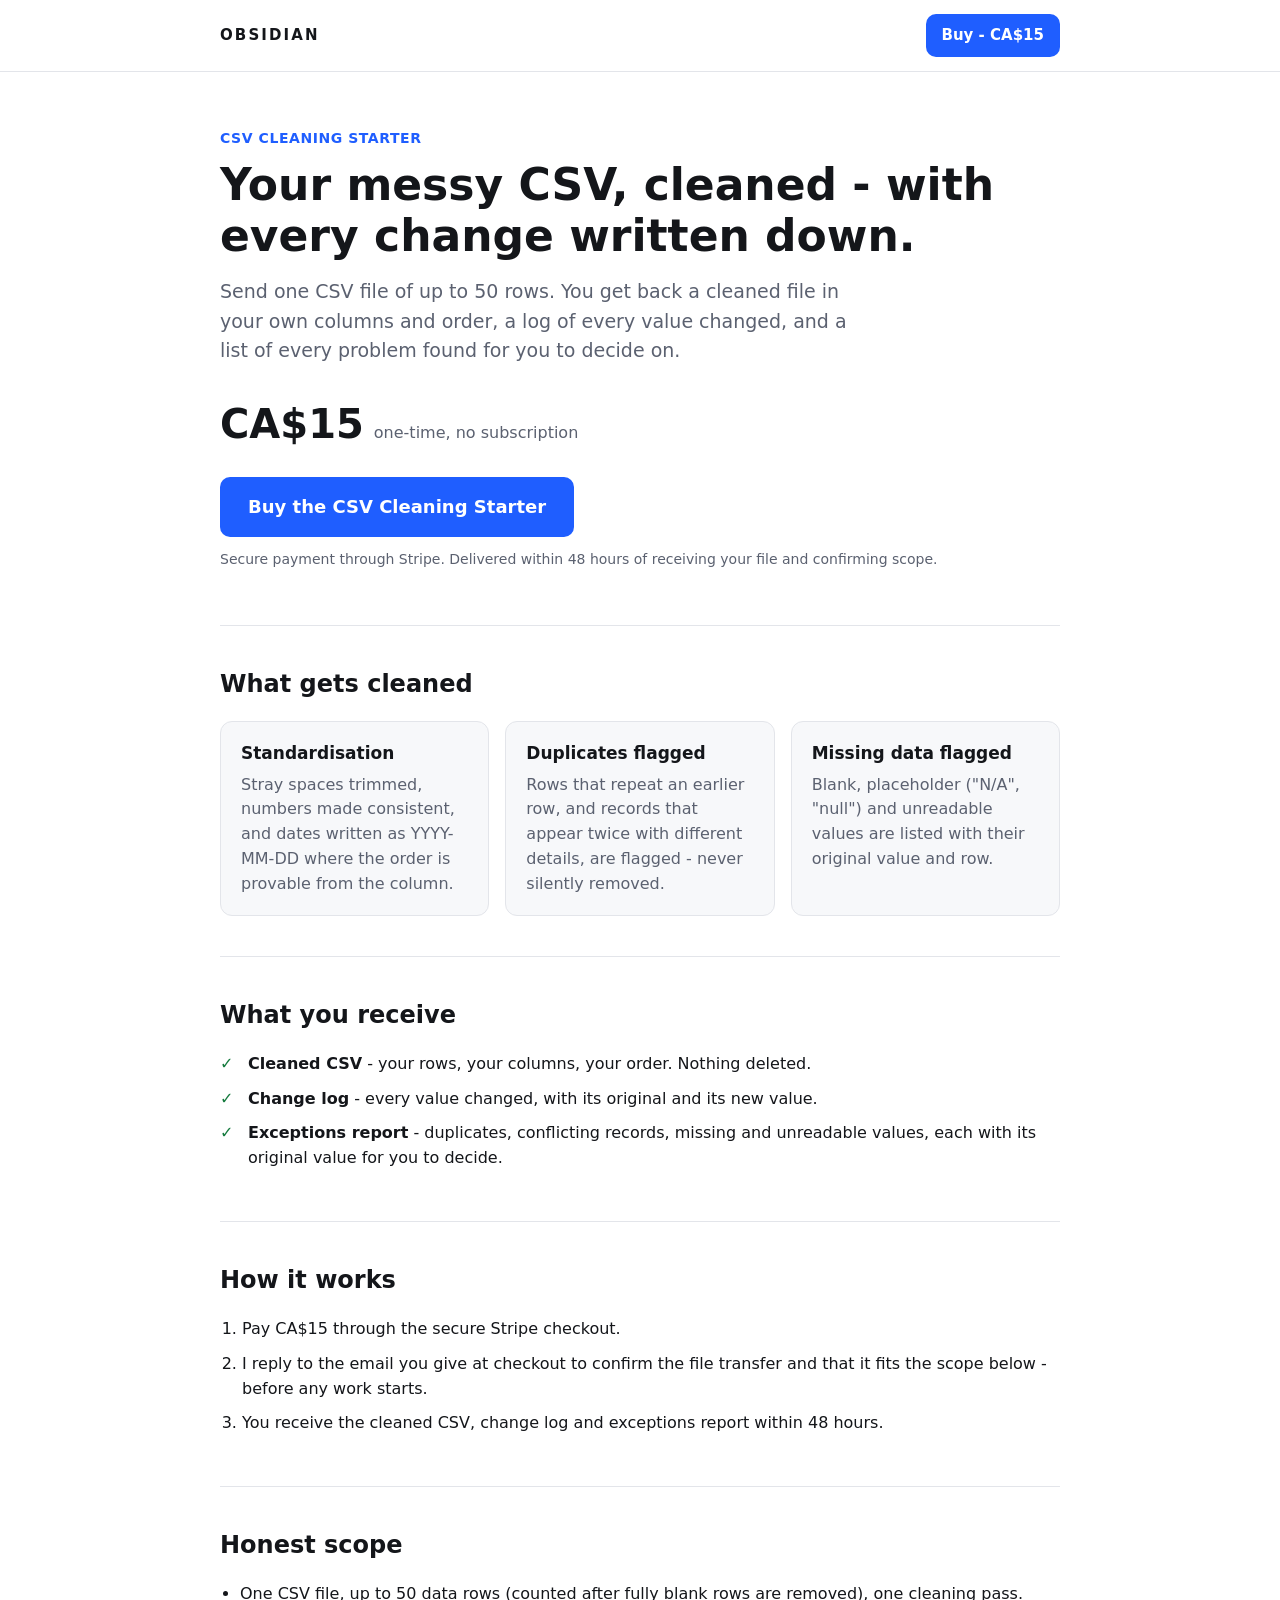
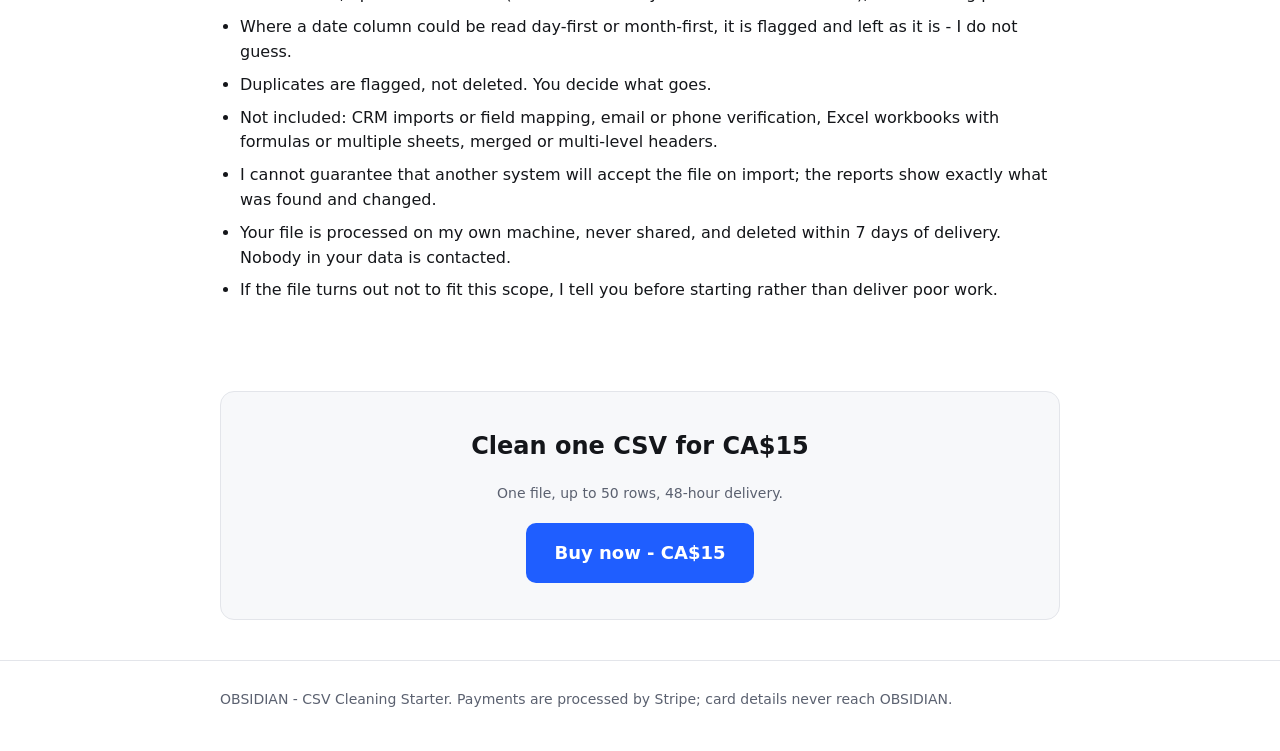
==== index.html @ a966bbab "Publish CSV Cleaning Starter landing page" ====
<!doctype html>
<html lang="en-CA">
<head>
<meta charset="utf-8">
<meta name="viewport" content="width=device-width, initial-scale=1">
<title>CSV Cleaning Starter - CA$15 | OBSIDIAN</title>
<meta name="description" content="One CSV file, up to 50 rows, cleaned and standardised with a change log and an exceptions report. CA$15 one-time. Nothing deleted, every change written down.">
<style>
  :root { --ink:#14161a; --muted:#5b6170; --line:#e3e5ea; --bg:#f7f8fa; --accent:#1f5eff; --accent-dark:#1647c4; --ok:#147a3d; }
  * { box-sizing: border-box; }
  body { margin:0; font-family: system-ui, -apple-system, "Segoe UI", Roboto, Arial, sans-serif; color:var(--ink); background:#fff; line-height:1.55; overflow-wrap:anywhere; }
  .wrap { max-width: 880px; margin: 0 auto; padding: 0 20px; }
  header { border-bottom:1px solid var(--line); }
  header .wrap { display:flex; justify-content:space-between; align-items:center; padding-top:14px; padding-bottom:14px; }
  .brand { font-weight:800; letter-spacing:.14em; font-size:15px; }
  .hero { padding: 56px 0 40px; }
  .eyebrow { color:var(--accent); font-weight:700; font-size:14px; letter-spacing:.04em; text-transform:uppercase; margin:0 0 10px; }
  h1 { font-size: clamp(30px, 6vw, 44px); line-height:1.15; margin:0 0 16px; }
  .lead { font-size: 19px; color:var(--muted); margin:0 0 28px; max-width: 640px; }
  .price { display:flex; align-items:baseline; gap:10px; margin: 0 0 22px; }
  .price strong { font-size: 40px; }
  .price span { color:var(--muted); }
  .btn { display:inline-block; background:var(--accent); color:#fff; text-decoration:none; font-weight:700; font-size:18px; padding:16px 28px; border-radius:10px; min-height:48px; }
  .btn:hover, .btn:focus { background:var(--accent-dark); }
  .btn:focus-visible { outline:3px solid #9db8ff; outline-offset:2px; }
  .small { font-size:14px; color:var(--muted); margin-top:12px; }
  section { padding: 40px 0; border-top:1px solid var(--line); }
  h2 { font-size: 24px; margin: 0 0 18px; }
  .grid { display:grid; grid-template-columns: repeat(auto-fit, minmax(min(240px, 100%), 1fr)); gap:16px; }
  .card { background:var(--bg); border:1px solid var(--line); border-radius:12px; padding:18px 20px; }
  .card h3 { margin:0 0 6px; font-size:17px; }
  .card p { margin:0; color:var(--muted); }
  ul.check { list-style:none; padding:0; margin:0; }
  ul.check li { padding-left:28px; position:relative; margin-bottom:10px; }
  ul.check li::before { content:"\2713"; position:absolute; left:0; color:var(--ok); font-weight:800; }
  ul.plain { padding-left:20px; margin:0; }
  ul.plain li { margin-bottom:8px; }
  ol.steps { padding-left:22px; margin:0; }
  ol.steps li { margin-bottom:10px; }
  .cta { text-align:center; background:var(--bg); border-radius:14px; padding:36px 20px; margin: 40px 0; border:1px solid var(--line); }
  footer { color:var(--muted); font-size:14px; padding: 28px 0 40px; border-top:1px solid var(--line); }
  @media (max-width: 520px) { .btn { display:block; text-align:center; } .hero { padding-top:36px; } }
</style>
</head>
<body>
<header>
  <div class="wrap">
    <div class="brand">OBSIDIAN</div>
    <a class="btn" style="font-size:15px;padding:10px 16px;min-height:0" href="https://buy.stripe.com/3cI5kw4Sr1Eq6Wj3QZ04800">Buy - CA$15</a>
  </div>
</header>

<main class="wrap">
  <div class="hero">
    <p class="eyebrow">CSV Cleaning Starter</p>
    <h1>Your messy CSV, cleaned - with every change written down.</h1>
    <p class="lead">Send one CSV file of up to 50 rows. You get back a cleaned file in your own columns and order, a log of every value changed, and a list of every problem found for you to decide on.</p>
    <div class="price"><strong>CA$15</strong><span>one-time, no subscription</span></div>
    <a class="btn" href="https://buy.stripe.com/3cI5kw4Sr1Eq6Wj3QZ04800">Buy the CSV Cleaning Starter</a>
    <p class="small">Secure payment through Stripe. Delivered within 48 hours of receiving your file and confirming scope.</p>
  </div>

  <section>
    <h2>What gets cleaned</h2>
    <div class="grid">
      <div class="card"><h3>Standardisation</h3><p>Stray spaces trimmed, numbers made consistent, and dates written as YYYY-MM-DD where the order is provable from the column.</p></div>
      <div class="card"><h3>Duplicates flagged</h3><p>Rows that repeat an earlier row, and records that appear twice with different details, are flagged - never silently removed.</p></div>
      <div class="card"><h3>Missing data flagged</h3><p>Blank, placeholder ("N/A", "null") and unreadable values are listed with their original value and row.</p></div>
    </div>
  </section>

  <section>
    <h2>What you receive</h2>
    <ul class="check">
      <li><strong>Cleaned CSV</strong> - your rows, your columns, your order. Nothing deleted.</li>
      <li><strong>Change log</strong> - every value changed, with its original and its new value.</li>
      <li><strong>Exceptions report</strong> - duplicates, conflicting records, missing and unreadable values, each with its original value for you to decide.</li>
    </ul>
  </section>

  <section>
    <h2>How it works</h2>
    <ol class="steps">
      <li>Pay CA$15 through the secure Stripe checkout.</li>
      <li>I reply to the email you give at checkout to confirm the file transfer and that it fits the scope below - before any work starts.</li>
      <li>You receive the cleaned CSV, change log and exceptions report within 48 hours.</li>
    </ol>
  </section>

  <section>
    <h2>Honest scope</h2>
    <ul class="plain">
      <li>One CSV file, up to 50 data rows (counted after fully blank rows are removed), one cleaning pass.</li>
      <li>Where a date column could be read day-first or month-first, it is flagged and left as it is - I do not guess.</li>
      <li>Duplicates are flagged, not deleted. You decide what goes.</li>
      <li>Not included: CRM imports or field mapping, email or phone verification, Excel workbooks with formulas or multiple sheets, merged or multi-level headers.</li>
      <li>I cannot guarantee that another system will accept the file on import; the reports show exactly what was found and changed.</li>
      <li>Your file is processed on my own machine, never shared, and deleted within 7 days of delivery. Nobody in your data is contacted.</li>
      <li>If the file turns out not to fit this scope, I tell you before starting rather than deliver poor work.</li>
    </ul>
  </section>

  <div class="cta">
    <h2>Clean one CSV for CA$15</h2>
    <p class="small" style="margin:0 0 18px">One file, up to 50 rows, 48-hour delivery.</p>
    <a class="btn" href="https://buy.stripe.com/3cI5kw4Sr1Eq6Wj3QZ04800">Buy now - CA$15</a>
  </div>
</main>

<footer>
  <div class="wrap">OBSIDIAN - CSV Cleaning Starter. Payments are processed by Stripe; card details never reach OBSIDIAN.</div>
</footer>
</body>
</html>
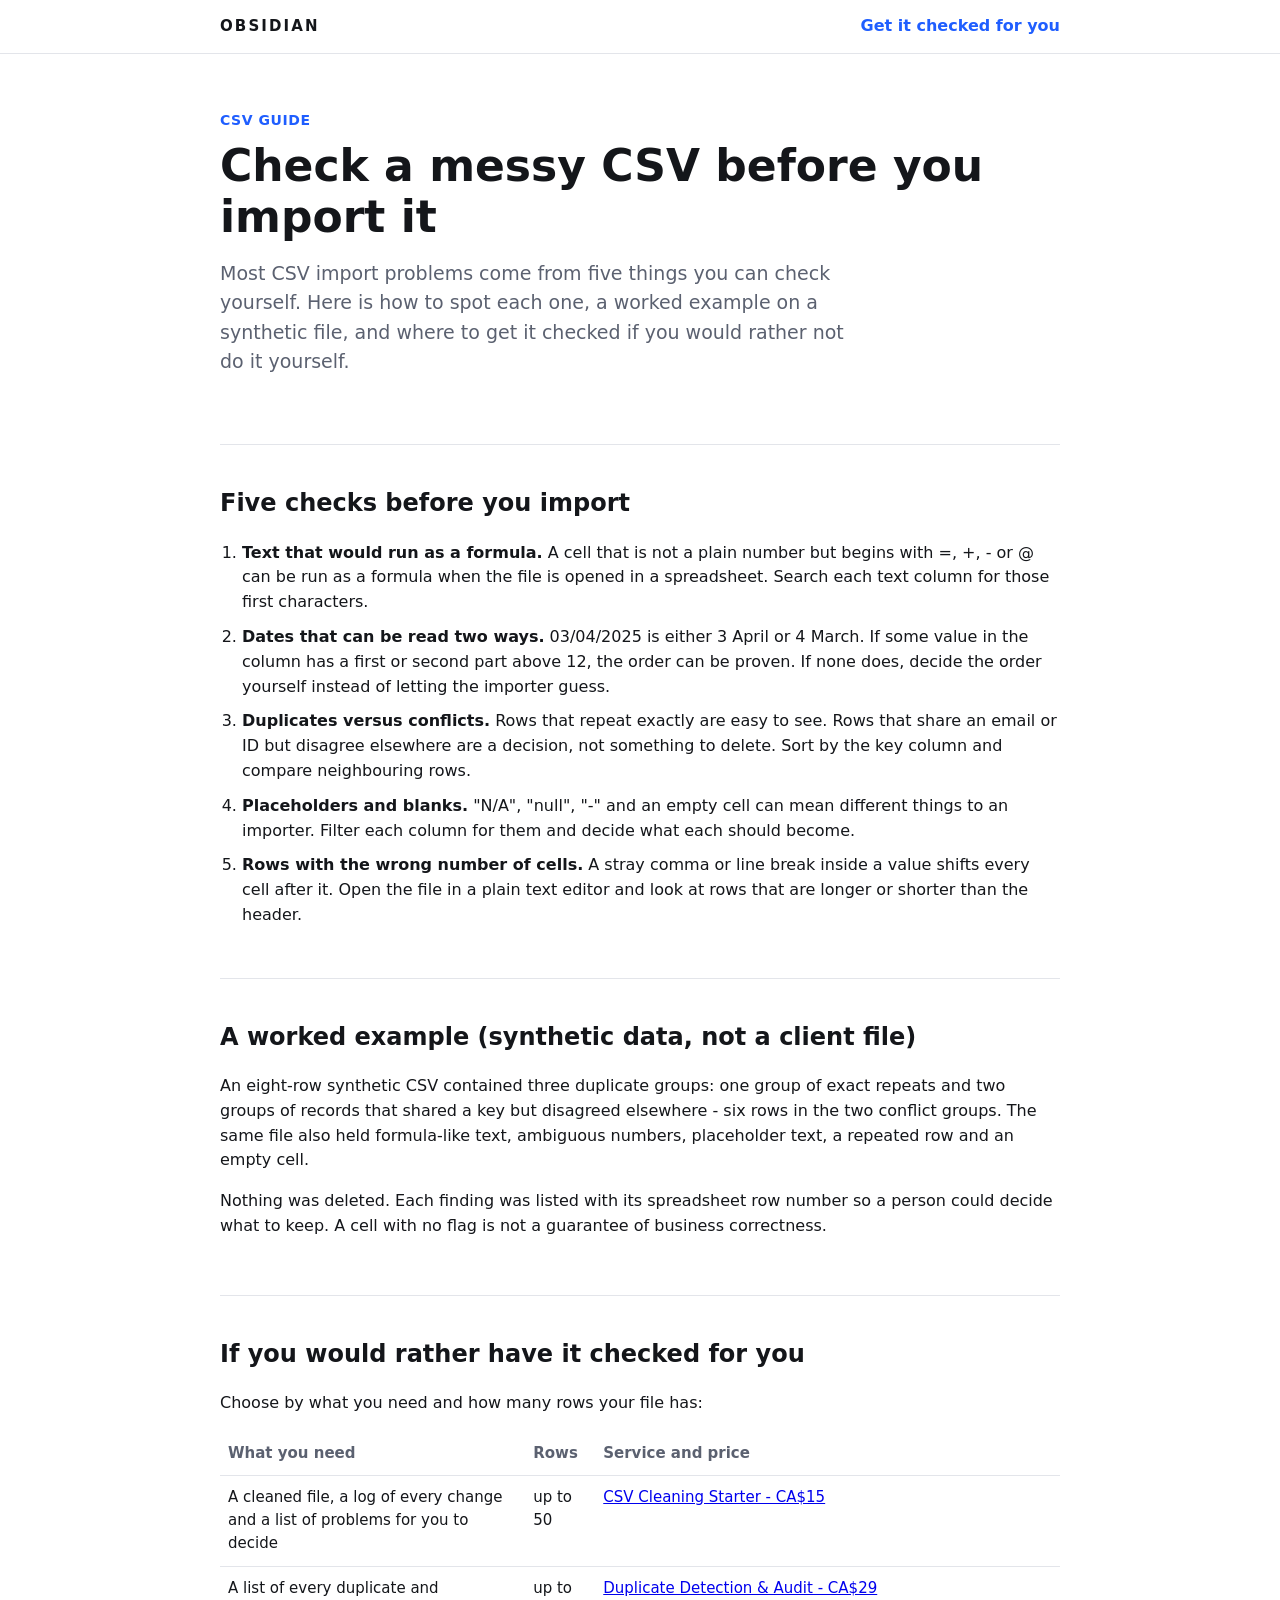
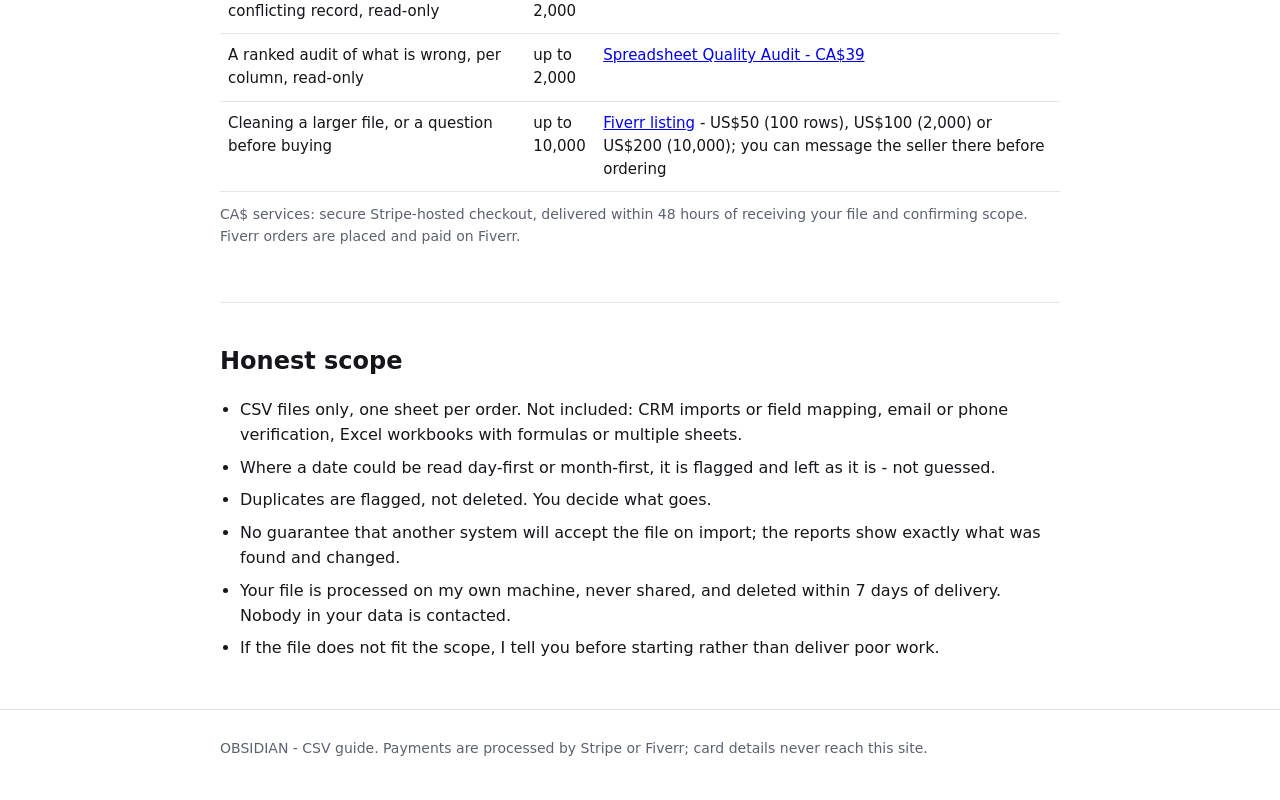
==== commit 8c7e8f1e: "Replace buy page with informational CSV guide" ====
--- a/index.html
+++ b/index.html
@@ -3,8 +3,8 @@
 <head>
 <meta charset="utf-8">
 <meta name="viewport" content="width=device-width, initial-scale=1">
-<title>CSV Cleaning Starter - CA$15 | OBSIDIAN</title>
-<meta name="description" content="One CSV file, up to 50 rows, cleaned and standardised with a change log and an exceptions report. CA$15 one-time. Nothing deleted, every change written down.">
+<title>Check a messy CSV before you import it - five checks and a worked example</title>
+<meta name="description" content="Five checks that catch most CSV import problems: formula-like cells, ambiguous dates, duplicates versus conflicting records, placeholders and broken rows. With a worked example on synthetic data.">
 <style>
   :root { --ink:#14161a; --muted:#5b6170; --line:#e3e5ea; --bg:#f7f8fa; --accent:#1f5eff; --accent-dark:#1647c4; --ok:#147a3d; }
   * { box-sizing: border-box; }
@@ -40,75 +40,71 @@
   .cta { text-align:center; background:var(--bg); border-radius:14px; padding:36px 20px; margin: 40px 0; border:1px solid var(--line); }
   footer { color:var(--muted); font-size:14px; padding: 28px 0 40px; border-top:1px solid var(--line); }
   @media (max-width: 520px) { .btn { display:block; text-align:center; } .hero { padding-top:36px; } }
+  table { width:100%; border-collapse:collapse; font-size:15px; }
+  th, td { text-align:left; padding:10px 8px; border-bottom:1px solid var(--line); vertical-align:top; }
+  th { color:var(--muted); font-weight:600; }
 </style>
 </head>
 <body>
 <header>
   <div class="wrap">
     <div class="brand">OBSIDIAN</div>
-    <a class="btn" style="font-size:15px;padding:10px 16px;min-height:0" href="https://buy.stripe.com/3cI5kw4Sr1Eq6Wj3QZ04800">Buy - CA$15</a>
+    <a href="#help" style="color:var(--accent);font-weight:700;text-decoration:none">Get it checked for you</a>
   </div>
 </header>
 
 <main class="wrap">
   <div class="hero">
-    <p class="eyebrow">CSV Cleaning Starter</p>
-    <h1>Your messy CSV, cleaned - with every change written down.</h1>
-    <p class="lead">Send one CSV file of up to 50 rows. You get back a cleaned file in your own columns and order, a log of every value changed, and a list of every problem found for you to decide on.</p>
-    <div class="price"><strong>CA$15</strong><span>one-time, no subscription</span></div>
-    <a class="btn" href="https://buy.stripe.com/3cI5kw4Sr1Eq6Wj3QZ04800">Buy the CSV Cleaning Starter</a>
-    <p class="small">Secure payment through Stripe. Delivered within 48 hours of receiving your file and confirming scope.</p>
+    <p class="eyebrow">CSV guide</p>
+    <h1>Check a messy CSV before you import it</h1>
+    <p class="lead">Most CSV import problems come from five things you can check yourself. Here is how to spot each one, a worked example on a synthetic file, and where to get it checked if you would rather not do it yourself.</p>
   </div>
 
   <section>
-    <h2>What gets cleaned</h2>
-    <div class="grid">
-      <div class="card"><h3>Standardisation</h3><p>Stray spaces trimmed, numbers made consistent, and dates written as YYYY-MM-DD where the order is provable from the column.</p></div>
-      <div class="card"><h3>Duplicates flagged</h3><p>Rows that repeat an earlier row, and records that appear twice with different details, are flagged - never silently removed.</p></div>
-      <div class="card"><h3>Missing data flagged</h3><p>Blank, placeholder ("N/A", "null") and unreadable values are listed with their original value and row.</p></div>
-    </div>
+    <h2>Five checks before you import</h2>
+    <ol class="steps">
+      <li><strong>Text that would run as a formula.</strong> A cell that is not a plain number but begins with =, +, - or @ can be run as a formula when the file is opened in a spreadsheet. Search each text column for those first characters.</li>
+      <li><strong>Dates that can be read two ways.</strong> 03/04/2025 is either 3 April or 4 March. If some value in the column has a first or second part above 12, the order can be proven. If none does, decide the order yourself instead of letting the importer guess.</li>
+      <li><strong>Duplicates versus conflicts.</strong> Rows that repeat exactly are easy to see. Rows that share an email or ID but disagree elsewhere are a decision, not something to delete. Sort by the key column and compare neighbouring rows.</li>
+      <li><strong>Placeholders and blanks.</strong> "N/A", "null", "-" and an empty cell can mean different things to an importer. Filter each column for them and decide what each should become.</li>
+      <li><strong>Rows with the wrong number of cells.</strong> A stray comma or line break inside a value shifts every cell after it. Open the file in a plain text editor and look at rows that are longer or shorter than the header.</li>
+    </ol>
   </section>
 
   <section>
-    <h2>What you receive</h2>
-    <ul class="check">
-      <li><strong>Cleaned CSV</strong> - your rows, your columns, your order. Nothing deleted.</li>
-      <li><strong>Change log</strong> - every value changed, with its original and its new value.</li>
-      <li><strong>Exceptions report</strong> - duplicates, conflicting records, missing and unreadable values, each with its original value for you to decide.</li>
-    </ul>
+    <h2>A worked example (synthetic data, not a client file)</h2>
+    <p>An eight-row synthetic CSV contained three duplicate groups: one group of exact repeats and two groups of records that shared a key but disagreed elsewhere - six rows in the two conflict groups. The same file also held formula-like text, ambiguous numbers, placeholder text, a repeated row and an empty cell.</p>
+    <p>Nothing was deleted. Each finding was listed with its spreadsheet row number so a person could decide what to keep. A cell with no flag is not a guarantee of business correctness.</p>
   </section>
 
-  <section>
-    <h2>How it works</h2>
-    <ol class="steps">
-      <li>Pay CA$15 through the secure Stripe checkout.</li>
-      <li>I reply to the email you give at checkout to confirm the file transfer and that it fits the scope below - before any work starts.</li>
-      <li>You receive the cleaned CSV, change log and exceptions report within 48 hours.</li>
-    </ol>
+  <section id="help">
+    <h2>If you would rather have it checked for you</h2>
+    <p>Choose by what you need and how many rows your file has:</p>
+    <table>
+      <tr><th>What you need</th><th>Rows</th><th>Service and price</th></tr>
+      <tr><td>A cleaned file, a log of every change and a list of problems for you to decide</td><td>up to 50</td><td><a href="https://buy.stripe.com/3cI5kw4Sr1Eq6Wj3QZ04800?client_reference_id=guide-page">CSV Cleaning Starter - CA$15</a></td></tr>
+      <tr><td>A list of every duplicate and conflicting record, read-only</td><td>up to 2,000</td><td><a href="https://buy.stripe.com/14A5kw1Gf1Eq1BZcnv04801?client_reference_id=guide-page">Duplicate Detection &amp; Audit - CA$29</a></td></tr>
+      <tr><td>A ranked audit of what is wrong, per column, read-only</td><td>up to 2,000</td><td><a href="https://buy.stripe.com/3cIcMY70zaaW6Wjcnv04802?client_reference_id=guide-page">Spreadsheet Quality Audit - CA$39</a></td></tr>
+      <tr><td>Cleaning a larger file, or a question before buying</td><td>up to 10,000</td><td><a href="https://www.fiverr.com/dustinrebellato/clean-standardise-and-flag-your-spreadsheet-with-a-verified-report">Fiverr listing</a> - US$50 (100 rows), US$100 (2,000) or US$200 (10,000); you can message the seller there before ordering</td></tr>
+    </table>
+    <p class="small">CA$ services: secure Stripe-hosted checkout, delivered within 48 hours of receiving your file and confirming scope. Fiverr orders are placed and paid on Fiverr.</p>
   </section>
 
   <section>
     <h2>Honest scope</h2>
     <ul class="plain">
-      <li>One CSV file, up to 50 data rows (counted after fully blank rows are removed), one cleaning pass.</li>
-      <li>Where a date column could be read day-first or month-first, it is flagged and left as it is - I do not guess.</li>
+      <li>CSV files only, one sheet per order. Not included: CRM imports or field mapping, email or phone verification, Excel workbooks with formulas or multiple sheets.</li>
+      <li>Where a date could be read day-first or month-first, it is flagged and left as it is - not guessed.</li>
       <li>Duplicates are flagged, not deleted. You decide what goes.</li>
-      <li>Not included: CRM imports or field mapping, email or phone verification, Excel workbooks with formulas or multiple sheets, merged or multi-level headers.</li>
-      <li>I cannot guarantee that another system will accept the file on import; the reports show exactly what was found and changed.</li>
+      <li>No guarantee that another system will accept the file on import; the reports show exactly what was found and changed.</li>
       <li>Your file is processed on my own machine, never shared, and deleted within 7 days of delivery. Nobody in your data is contacted.</li>
-      <li>If the file turns out not to fit this scope, I tell you before starting rather than deliver poor work.</li>
+      <li>If the file does not fit the scope, I tell you before starting rather than deliver poor work.</li>
     </ul>
   </section>
-
-  <div class="cta">
-    <h2>Clean one CSV for CA$15</h2>
-    <p class="small" style="margin:0 0 18px">One file, up to 50 rows, 48-hour delivery.</p>
-    <a class="btn" href="https://buy.stripe.com/3cI5kw4Sr1Eq6Wj3QZ04800">Buy now - CA$15</a>
-  </div>
 </main>
 
 <footer>
-  <div class="wrap">OBSIDIAN - CSV Cleaning Starter. Payments are processed by Stripe; card details never reach OBSIDIAN.</div>
+  <div class="wrap">OBSIDIAN - CSV guide. Payments are processed by Stripe or Fiverr; card details never reach this site.</div>
 </footer>
 </body>
 </html>
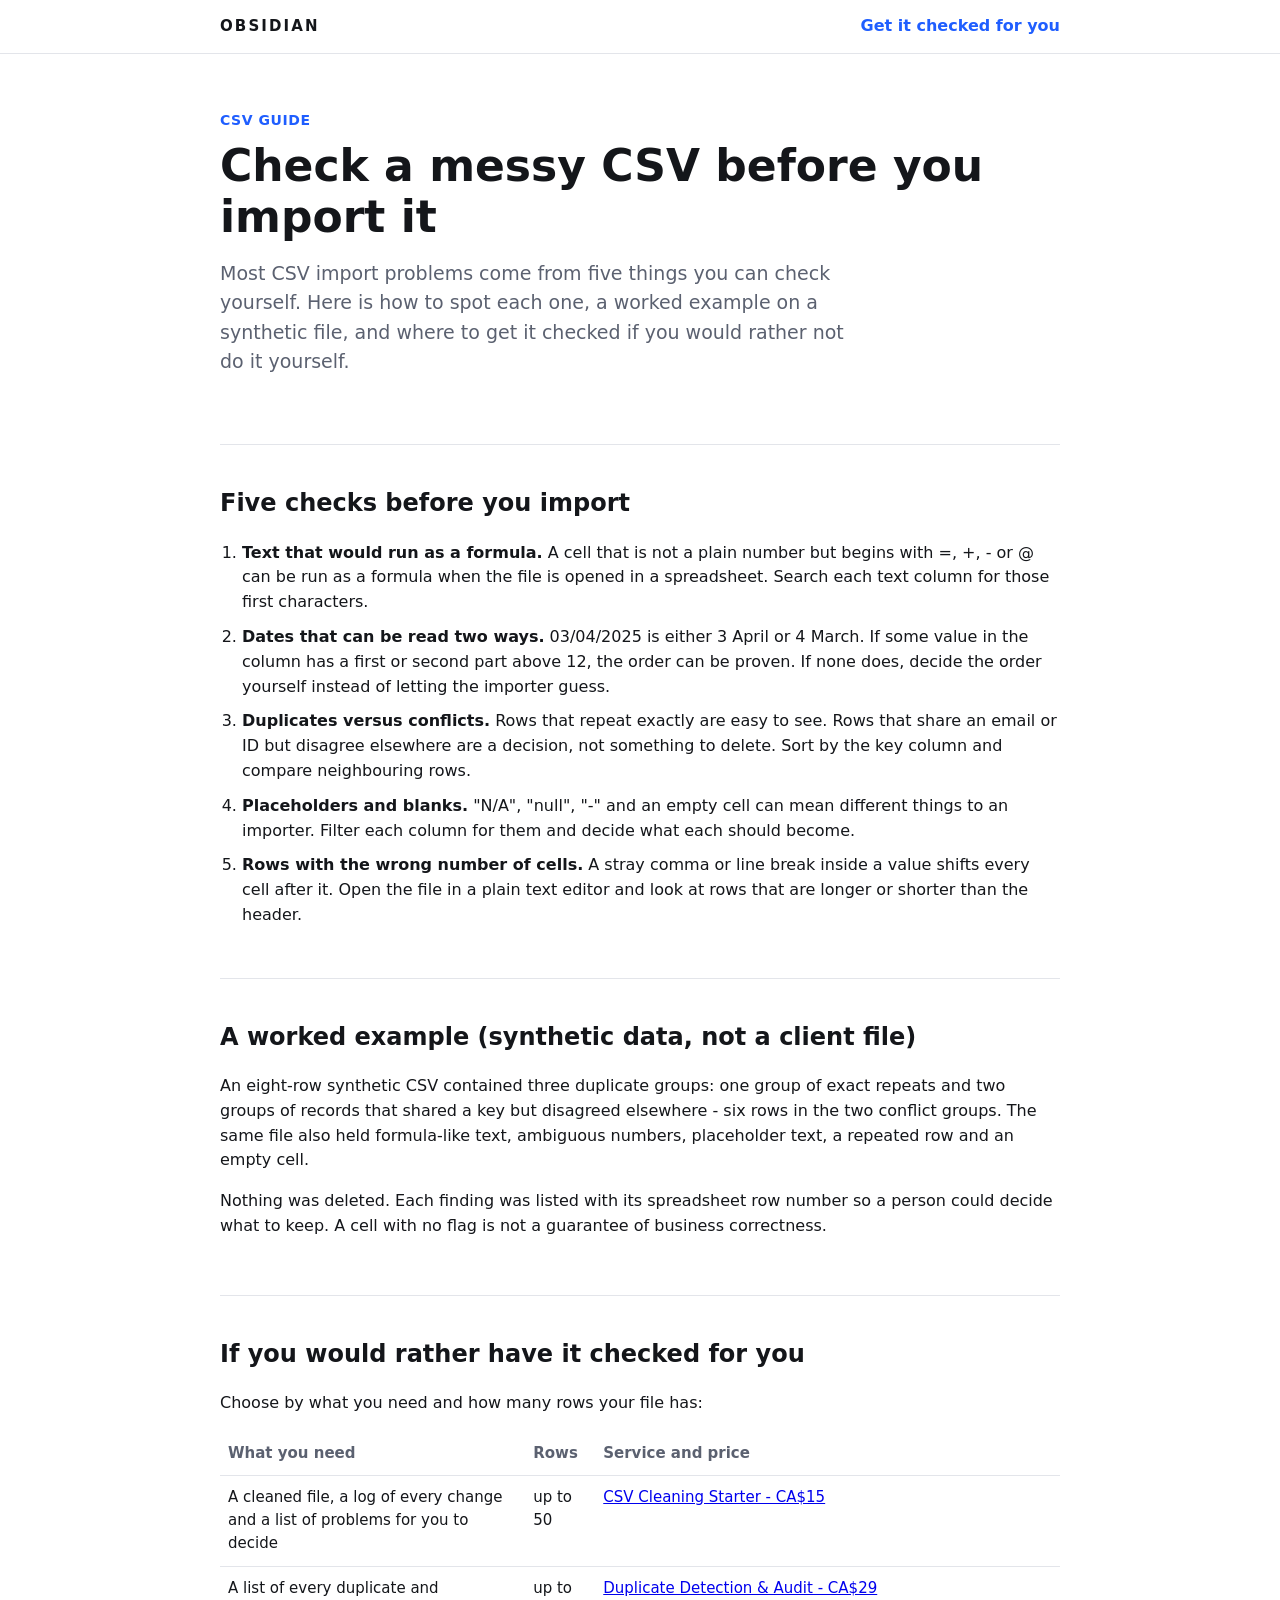
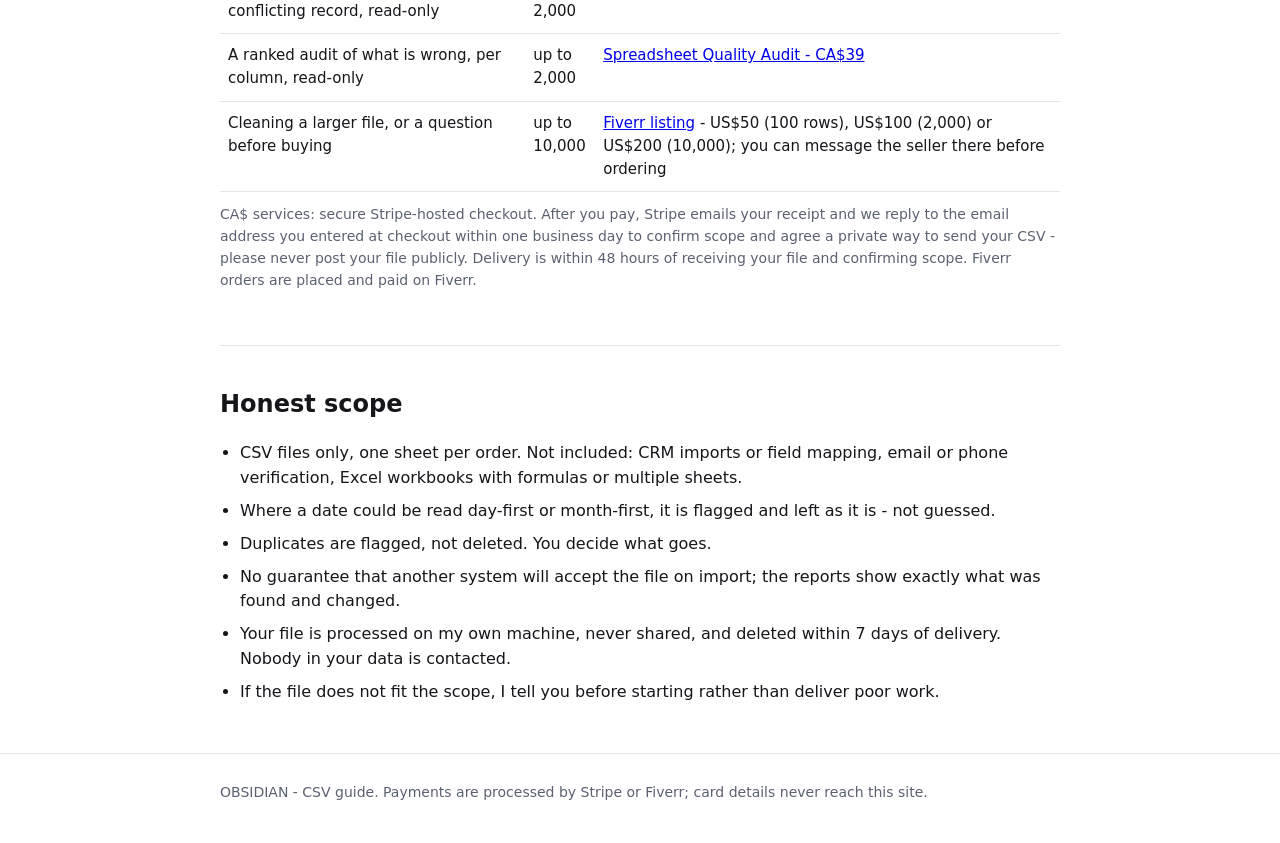
==== commit a66f4dd9: "Add after-payment intake step to guide page" ====
--- a/index.html
+++ b/index.html
@@ -87,7 +87,7 @@
       <tr><td>A ranked audit of what is wrong, per column, read-only</td><td>up to 2,000</td><td><a href="https://buy.stripe.com/3cIcMY70zaaW6Wjcnv04802?client_reference_id=guide-page">Spreadsheet Quality Audit - CA$39</a></td></tr>
       <tr><td>Cleaning a larger file, or a question before buying</td><td>up to 10,000</td><td><a href="https://www.fiverr.com/dustinrebellato/clean-standardise-and-flag-your-spreadsheet-with-a-verified-report">Fiverr listing</a> - US$50 (100 rows), US$100 (2,000) or US$200 (10,000); you can message the seller there before ordering</td></tr>
     </table>
-    <p class="small">CA$ services: secure Stripe-hosted checkout, delivered within 48 hours of receiving your file and confirming scope. Fiverr orders are placed and paid on Fiverr.</p>
+    <p class="small">CA$ services: secure Stripe-hosted checkout. After you pay, Stripe emails your receipt and we reply to the email address you entered at checkout within one business day to confirm scope and agree a private way to send your CSV - please never post your file publicly. Delivery is within 48 hours of receiving your file and confirming scope. Fiverr orders are placed and paid on Fiverr.</p>
   </section>
 
   <section>
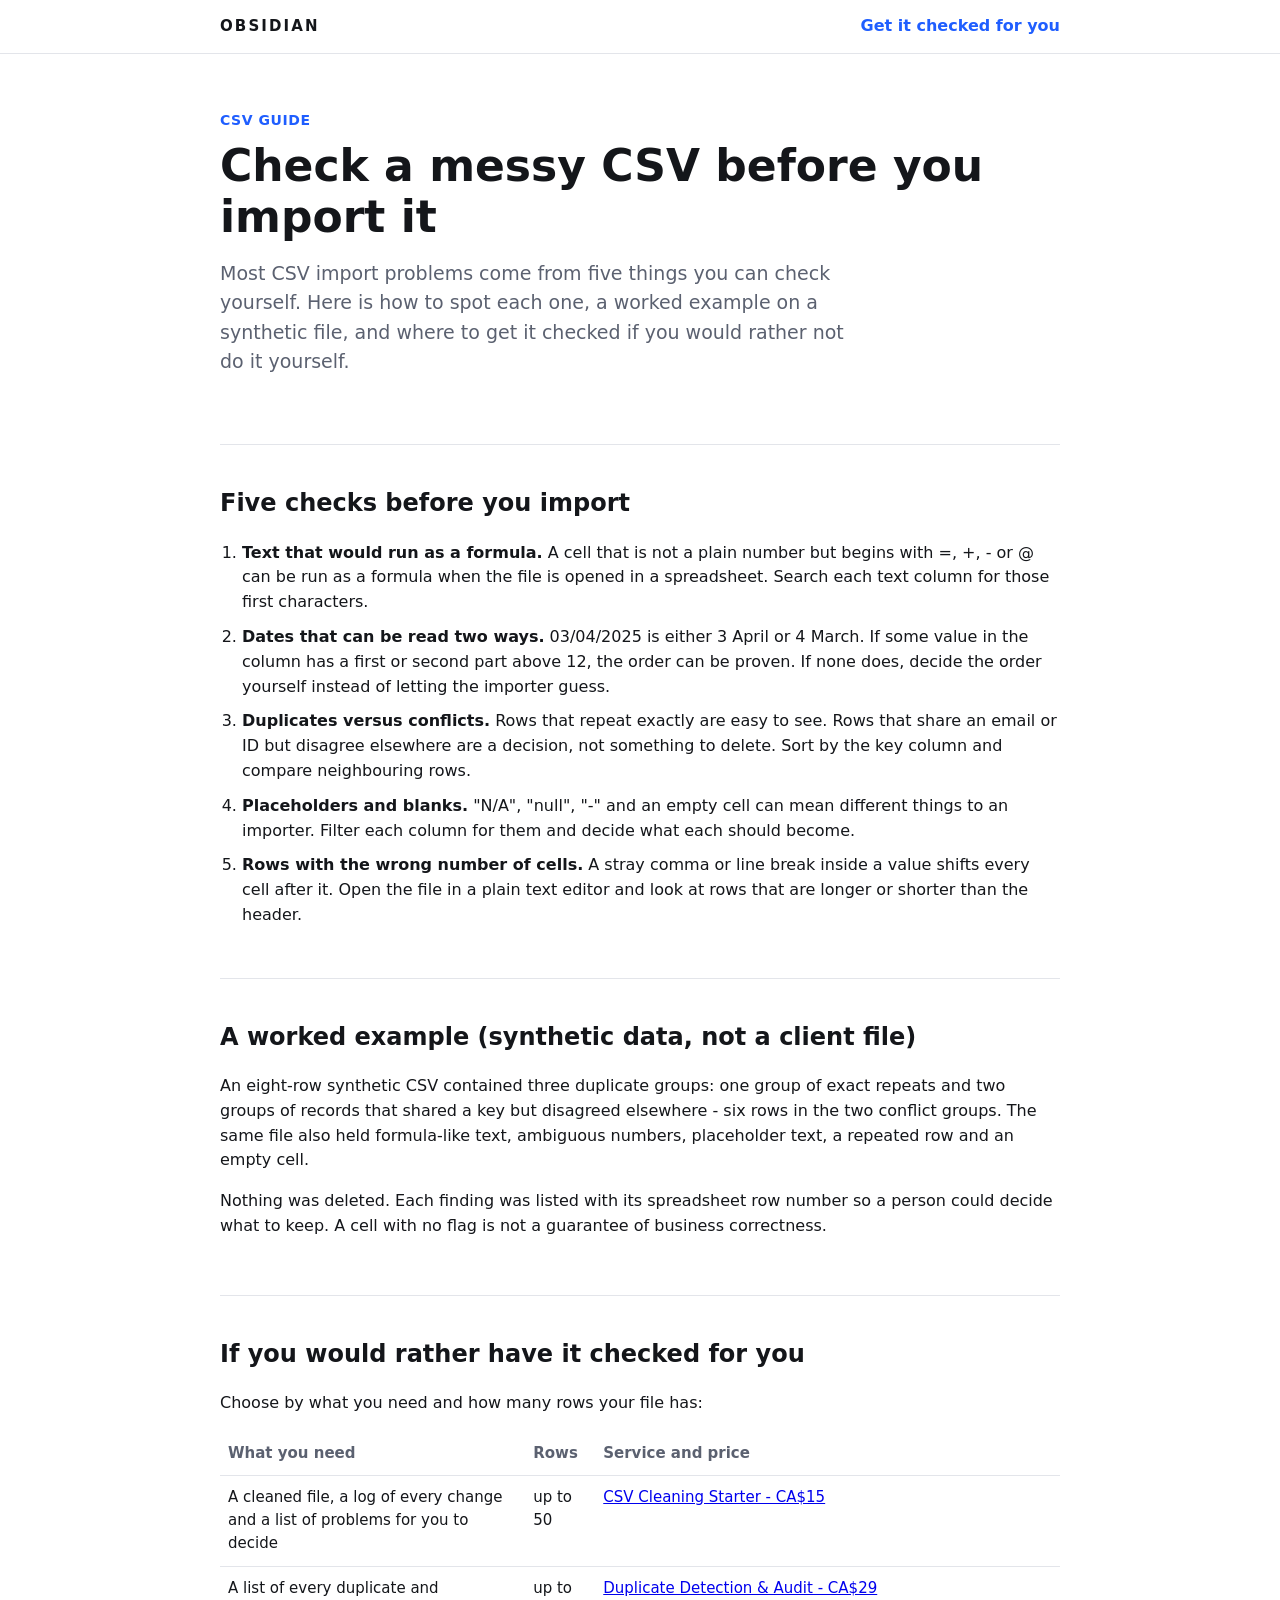
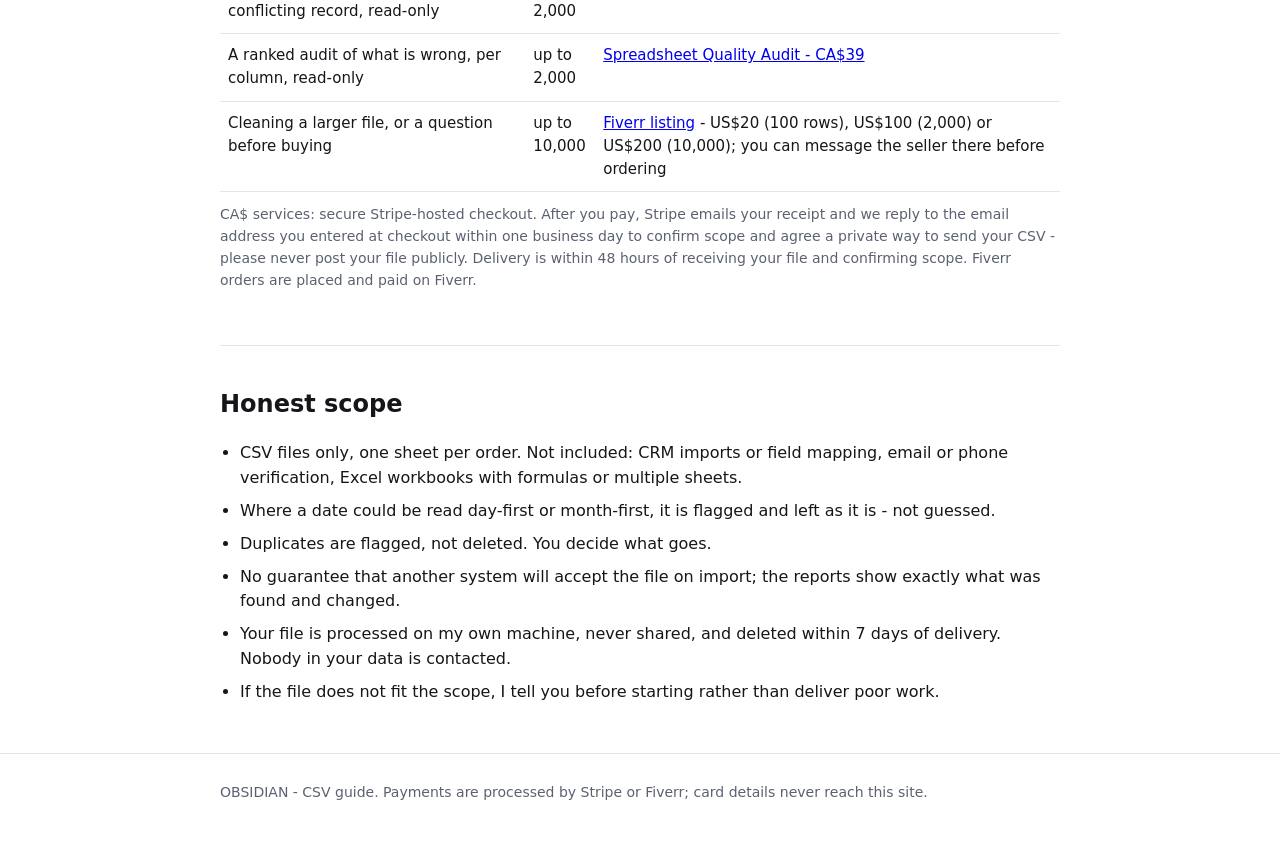
==== commit d392d9eb: "Correct Fiverr Basic price to US$20" ====
--- a/index.html
+++ b/index.html
@@ -85,7 +85,7 @@
       <tr><td>A cleaned file, a log of every change and a list of problems for you to decide</td><td>up to 50</td><td><a href="https://buy.stripe.com/3cI5kw4Sr1Eq6Wj3QZ04800?client_reference_id=guide-page">CSV Cleaning Starter - CA$15</a></td></tr>
       <tr><td>A list of every duplicate and conflicting record, read-only</td><td>up to 2,000</td><td><a href="https://buy.stripe.com/14A5kw1Gf1Eq1BZcnv04801?client_reference_id=guide-page">Duplicate Detection &amp; Audit - CA$29</a></td></tr>
       <tr><td>A ranked audit of what is wrong, per column, read-only</td><td>up to 2,000</td><td><a href="https://buy.stripe.com/3cIcMY70zaaW6Wjcnv04802?client_reference_id=guide-page">Spreadsheet Quality Audit - CA$39</a></td></tr>
-      <tr><td>Cleaning a larger file, or a question before buying</td><td>up to 10,000</td><td><a href="https://www.fiverr.com/dustinrebellato/clean-standardise-and-flag-your-spreadsheet-with-a-verified-report">Fiverr listing</a> - US$50 (100 rows), US$100 (2,000) or US$200 (10,000); you can message the seller there before ordering</td></tr>
+      <tr><td>Cleaning a larger file, or a question before buying</td><td>up to 10,000</td><td><a href="https://www.fiverr.com/dustinrebellato/clean-standardise-and-flag-your-spreadsheet-with-a-verified-report">Fiverr listing</a> - US$20 (100 rows), US$100 (2,000) or US$200 (10,000); you can message the seller there before ordering</td></tr>
     </table>
     <p class="small">CA$ services: secure Stripe-hosted checkout. After you pay, Stripe emails your receipt and we reply to the email address you entered at checkout within one business day to confirm scope and agree a private way to send your CSV - please never post your file publicly. Delivery is within 48 hours of receiving your file and confirming scope. Fiverr orders are placed and paid on Fiverr.</p>
   </section>
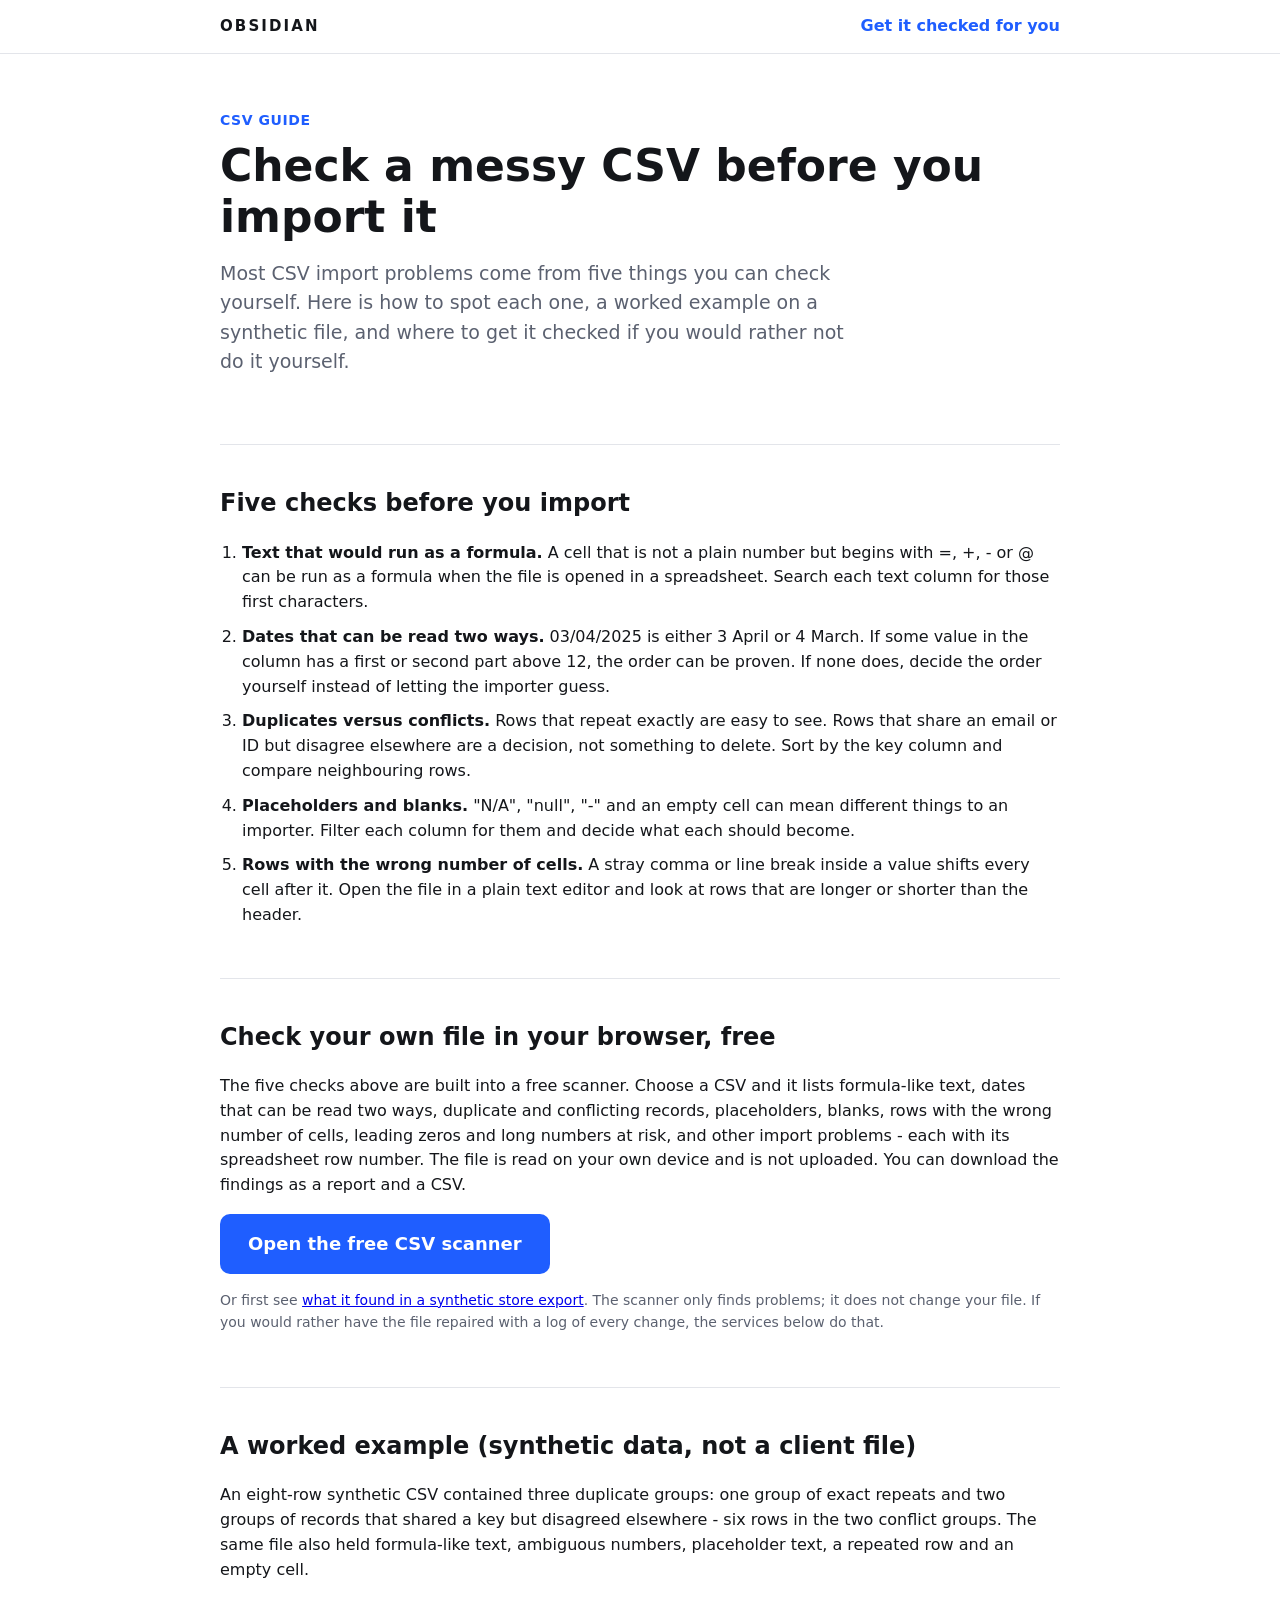
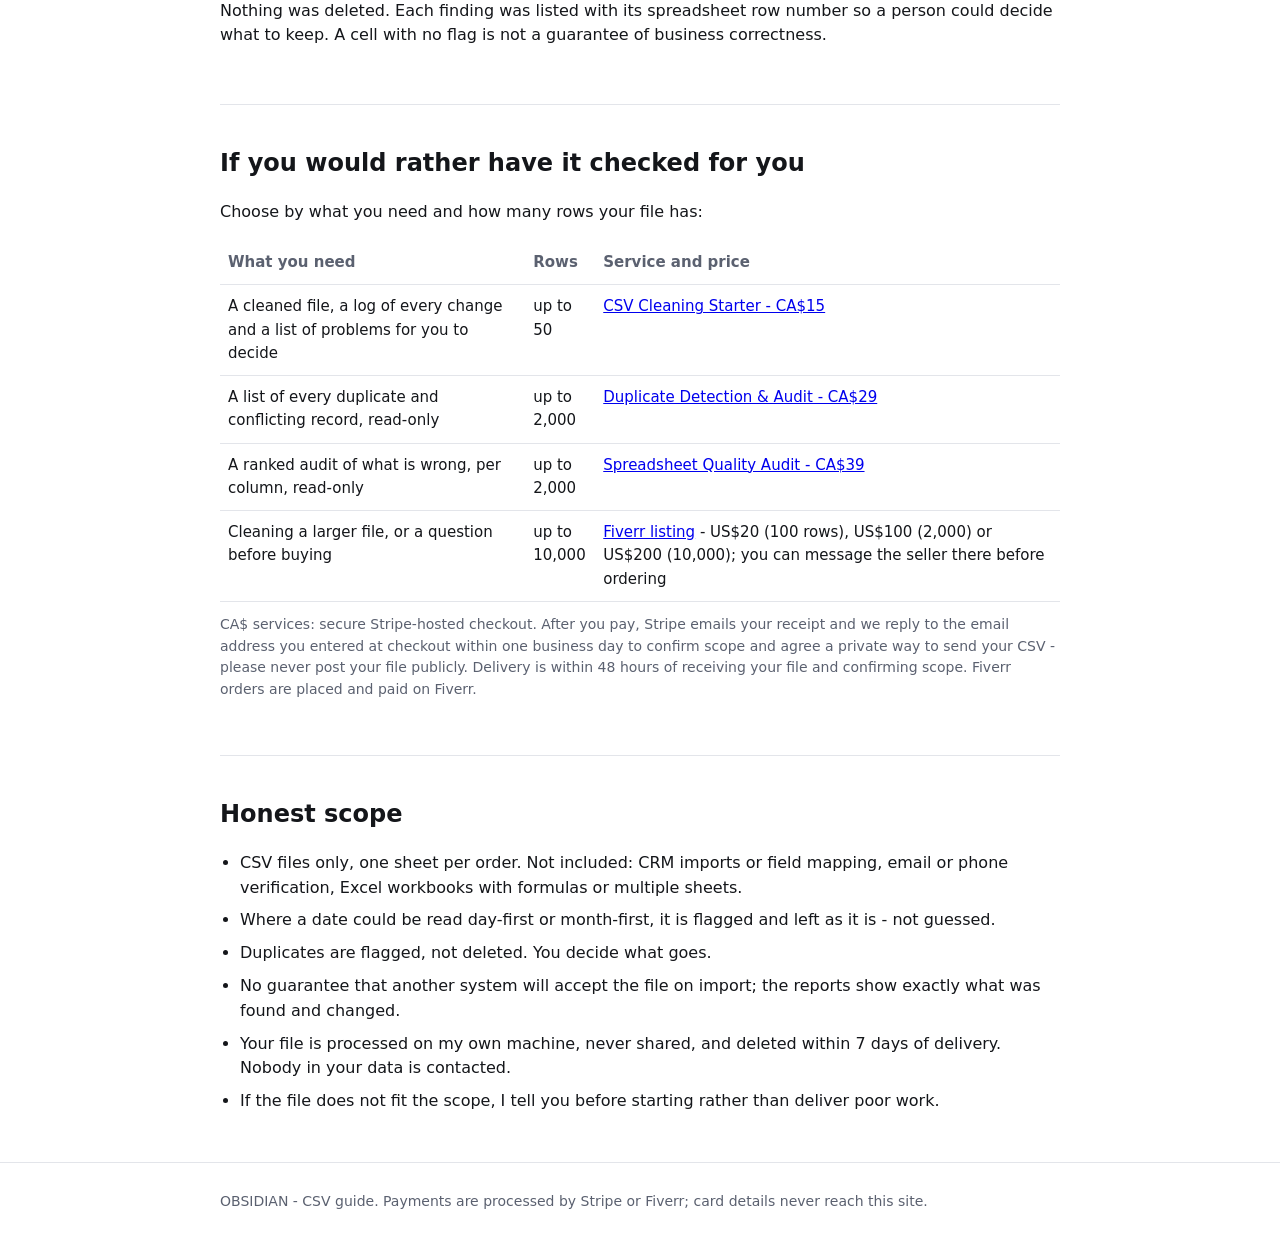
==== commit 0f97ccbf: "Publish authorized five-file scanner release" ====
--- a/index.html
+++ b/index.html
@@ -71,6 +71,13 @@
     </ol>
   </section>
 
+  <section id="scanner">
+    <h2>Check your own file in your browser, free</h2>
+    <p>The five checks above are built into a free scanner. Choose a CSV and it lists formula-like text, dates that can be read two ways, duplicate and conflicting records, placeholders, blanks, rows with the wrong number of cells, leading zeros and long numbers at risk, and other import problems - each with its spreadsheet row number. The file is read on your own device and is not uploaded. You can download the findings as a report and a CSV.</p>
+    <p><a class="btn" href="scanner/">Open the free CSV scanner</a></p>
+    <p class="small">Or first see <a href="scanner/csv-import-problems.html">what it found in a synthetic store export</a>. The scanner only finds problems; it does not change your file. If you would rather have the file repaired with a log of every change, the services below do that.</p>
+  </section>
+
   <section>
     <h2>A worked example (synthetic data, not a client file)</h2>
     <p>An eight-row synthetic CSV contained three duplicate groups: one group of exact repeats and two groups of records that shared a key but disagreed elsewhere - six rows in the two conflict groups. The same file also held formula-like text, ambiguous numbers, placeholder text, a repeated row and an empty cell.</p>
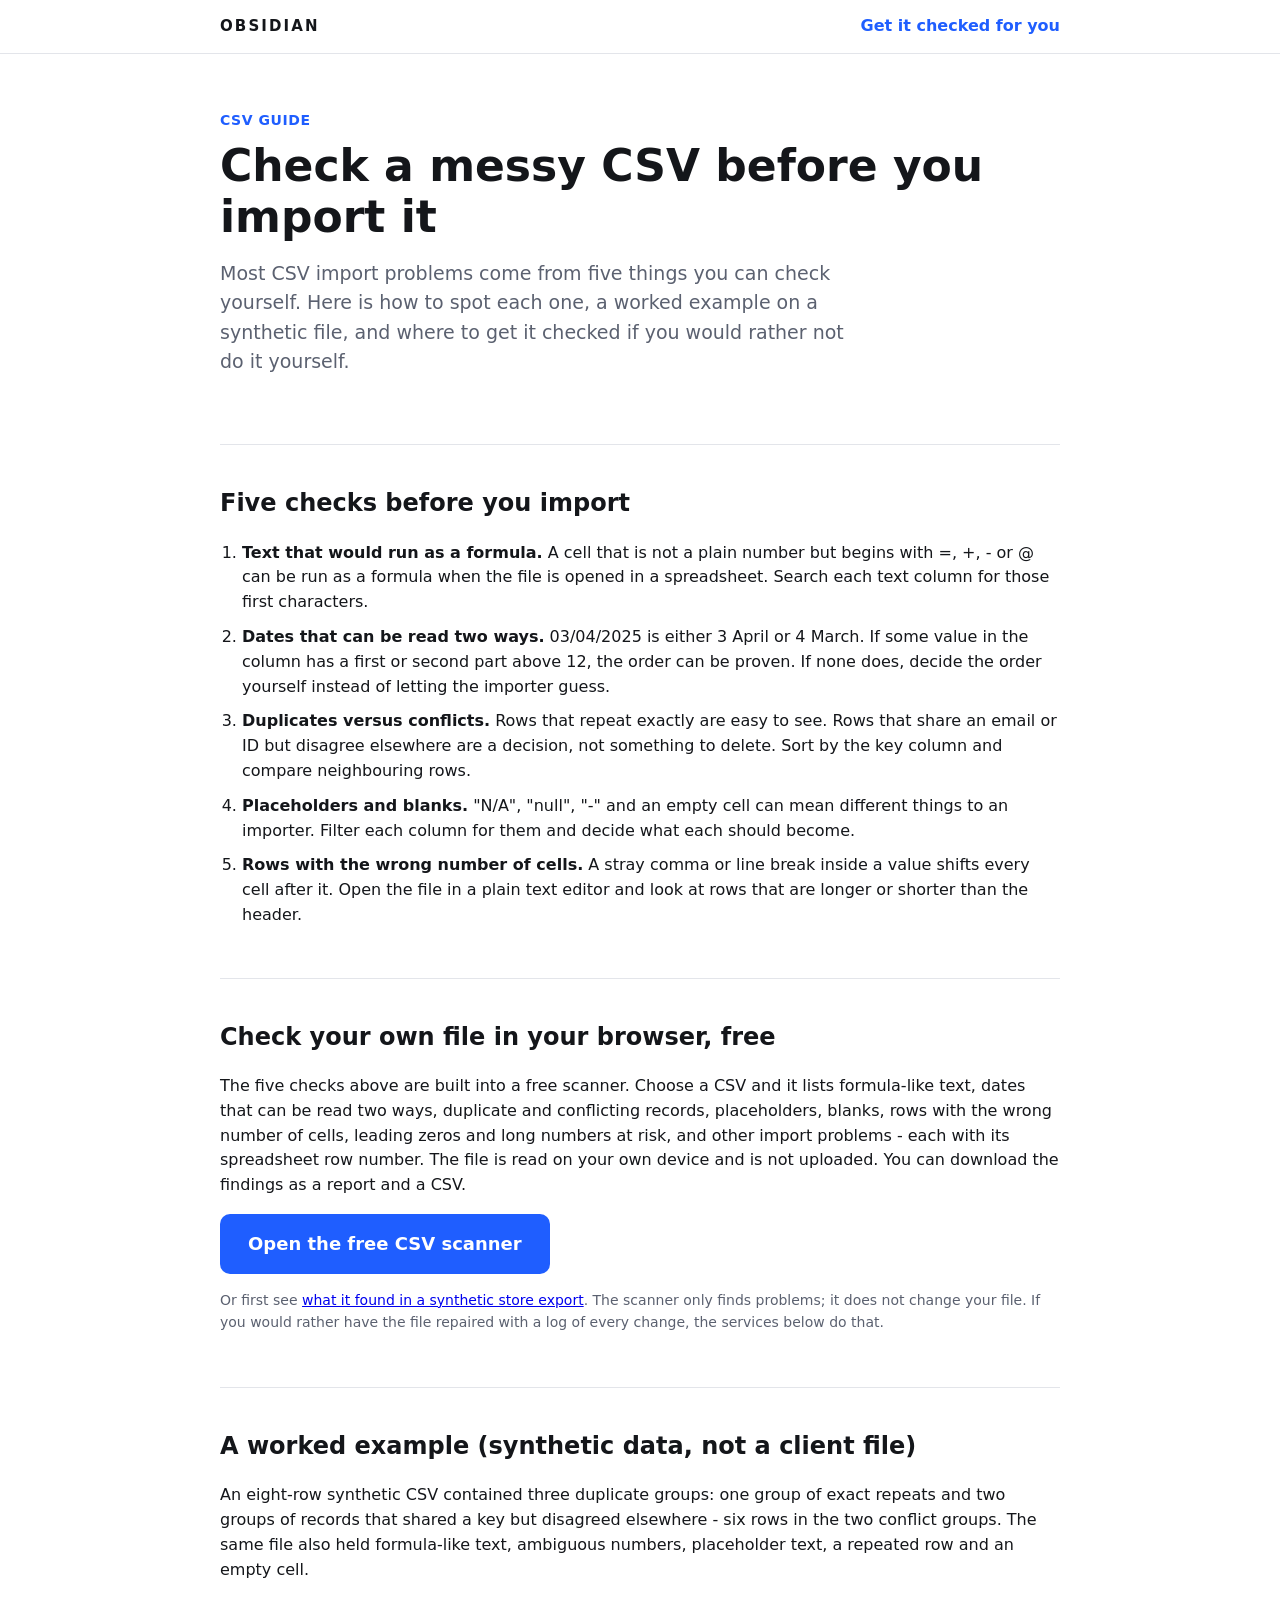
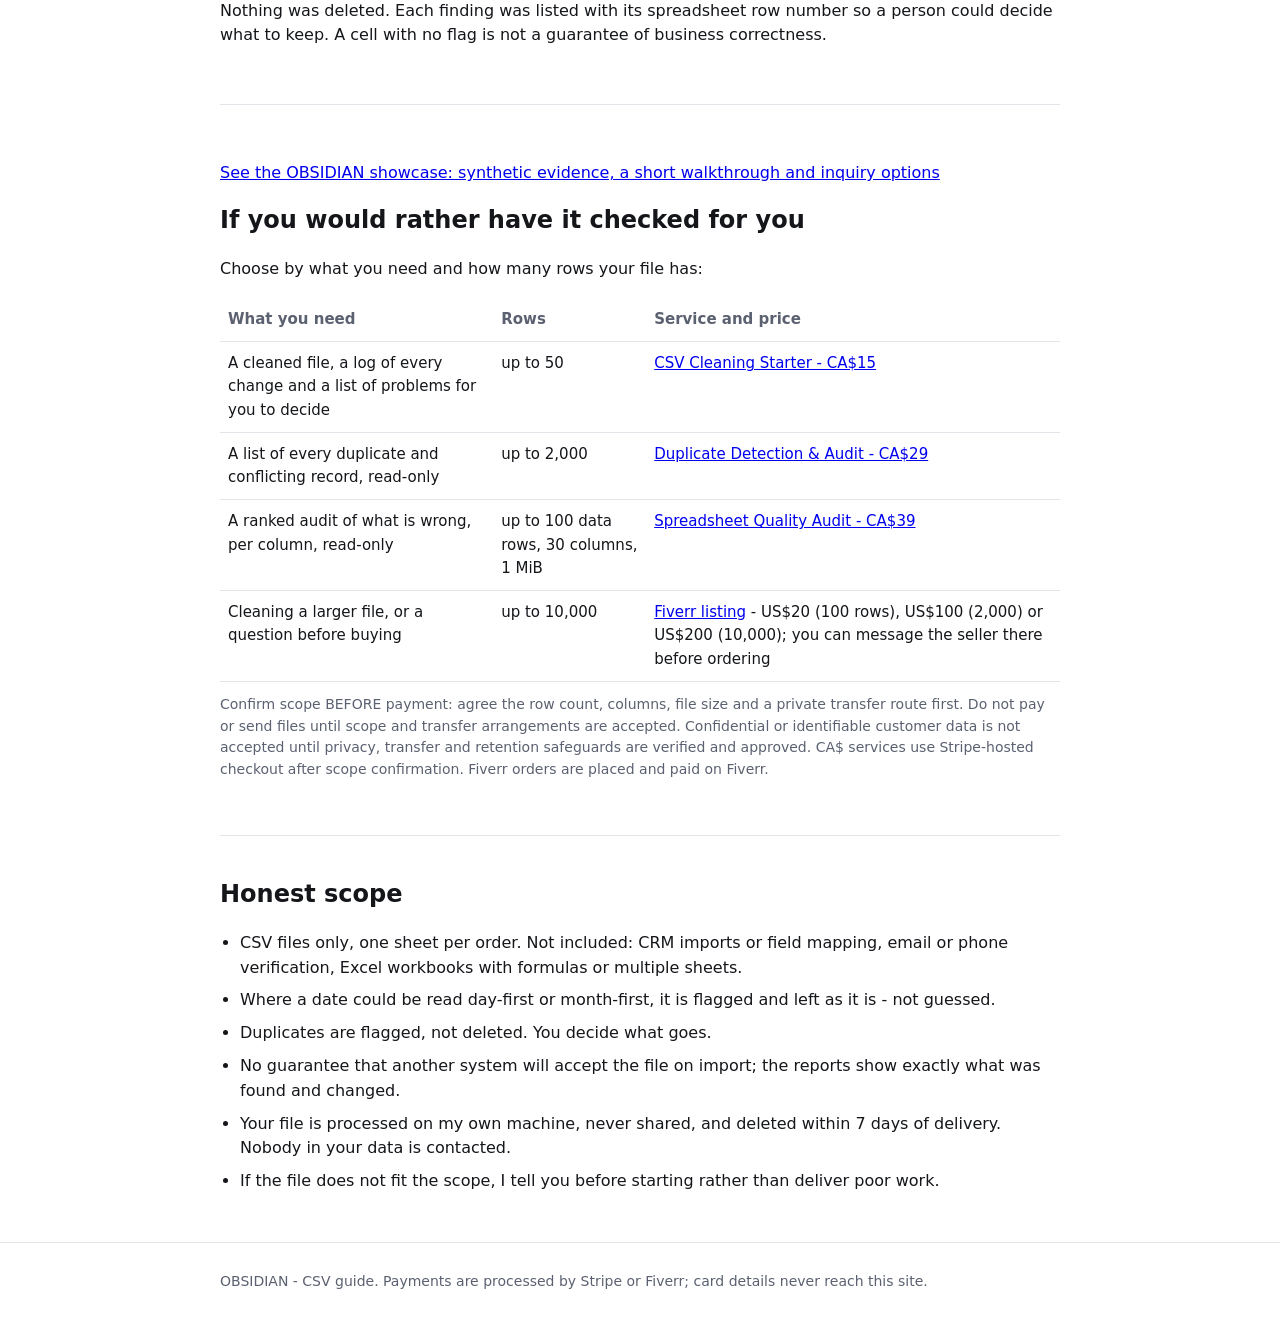
==== commit 1fdb72f2: "Publish approved OBSIDIAN synthetic showcase and correct quality audit scope Exact 15-file manifest;" ====
--- a/index.html
+++ b/index.html
@@ -1,117 +1,118 @@
-<!doctype html>
-<html lang="en-CA">
-<head>
-<meta charset="utf-8">
-<meta name="viewport" content="width=device-width, initial-scale=1">
-<title>Check a messy CSV before you import it - five checks and a worked example</title>
-<meta name="description" content="Five checks that catch most CSV import problems: formula-like cells, ambiguous dates, duplicates versus conflicting records, placeholders and broken rows. With a worked example on synthetic data.">
-<style>
-  :root { --ink:#14161a; --muted:#5b6170; --line:#e3e5ea; --bg:#f7f8fa; --accent:#1f5eff; --accent-dark:#1647c4; --ok:#147a3d; }
-  * { box-sizing: border-box; }
-  body { margin:0; font-family: system-ui, -apple-system, "Segoe UI", Roboto, Arial, sans-serif; color:var(--ink); background:#fff; line-height:1.55; overflow-wrap:anywhere; }
-  .wrap { max-width: 880px; margin: 0 auto; padding: 0 20px; }
-  header { border-bottom:1px solid var(--line); }
-  header .wrap { display:flex; justify-content:space-between; align-items:center; padding-top:14px; padding-bottom:14px; }
-  .brand { font-weight:800; letter-spacing:.14em; font-size:15px; }
-  .hero { padding: 56px 0 40px; }
-  .eyebrow { color:var(--accent); font-weight:700; font-size:14px; letter-spacing:.04em; text-transform:uppercase; margin:0 0 10px; }
-  h1 { font-size: clamp(30px, 6vw, 44px); line-height:1.15; margin:0 0 16px; }
-  .lead { font-size: 19px; color:var(--muted); margin:0 0 28px; max-width: 640px; }
-  .price { display:flex; align-items:baseline; gap:10px; margin: 0 0 22px; }
-  .price strong { font-size: 40px; }
-  .price span { color:var(--muted); }
-  .btn { display:inline-block; background:var(--accent); color:#fff; text-decoration:none; font-weight:700; font-size:18px; padding:16px 28px; border-radius:10px; min-height:48px; }
-  .btn:hover, .btn:focus { background:var(--accent-dark); }
-  .btn:focus-visible { outline:3px solid #9db8ff; outline-offset:2px; }
-  .small { font-size:14px; color:var(--muted); margin-top:12px; }
-  section { padding: 40px 0; border-top:1px solid var(--line); }
-  h2 { font-size: 24px; margin: 0 0 18px; }
-  .grid { display:grid; grid-template-columns: repeat(auto-fit, minmax(min(240px, 100%), 1fr)); gap:16px; }
-  .card { background:var(--bg); border:1px solid var(--line); border-radius:12px; padding:18px 20px; }
-  .card h3 { margin:0 0 6px; font-size:17px; }
-  .card p { margin:0; color:var(--muted); }
-  ul.check { list-style:none; padding:0; margin:0; }
-  ul.check li { padding-left:28px; position:relative; margin-bottom:10px; }
-  ul.check li::before { content:"\2713"; position:absolute; left:0; color:var(--ok); font-weight:800; }
-  ul.plain { padding-left:20px; margin:0; }
-  ul.plain li { margin-bottom:8px; }
-  ol.steps { padding-left:22px; margin:0; }
-  ol.steps li { margin-bottom:10px; }
-  .cta { text-align:center; background:var(--bg); border-radius:14px; padding:36px 20px; margin: 40px 0; border:1px solid var(--line); }
-  footer { color:var(--muted); font-size:14px; padding: 28px 0 40px; border-top:1px solid var(--line); }
-  @media (max-width: 520px) { .btn { display:block; text-align:center; } .hero { padding-top:36px; } }
-  table { width:100%; border-collapse:collapse; font-size:15px; }
-  th, td { text-align:left; padding:10px 8px; border-bottom:1px solid var(--line); vertical-align:top; }
-  th { color:var(--muted); font-weight:600; }
-</style>
-</head>
-<body>
-<header>
-  <div class="wrap">
-    <div class="brand">OBSIDIAN</div>
-    <a href="#help" style="color:var(--accent);font-weight:700;text-decoration:none">Get it checked for you</a>
-  </div>
-</header>
-
-<main class="wrap">
-  <div class="hero">
-    <p class="eyebrow">CSV guide</p>
-    <h1>Check a messy CSV before you import it</h1>
-    <p class="lead">Most CSV import problems come from five things you can check yourself. Here is how to spot each one, a worked example on a synthetic file, and where to get it checked if you would rather not do it yourself.</p>
-  </div>
-
-  <section>
-    <h2>Five checks before you import</h2>
-    <ol class="steps">
-      <li><strong>Text that would run as a formula.</strong> A cell that is not a plain number but begins with =, +, - or @ can be run as a formula when the file is opened in a spreadsheet. Search each text column for those first characters.</li>
-      <li><strong>Dates that can be read two ways.</strong> 03/04/2025 is either 3 April or 4 March. If some value in the column has a first or second part above 12, the order can be proven. If none does, decide the order yourself instead of letting the importer guess.</li>
-      <li><strong>Duplicates versus conflicts.</strong> Rows that repeat exactly are easy to see. Rows that share an email or ID but disagree elsewhere are a decision, not something to delete. Sort by the key column and compare neighbouring rows.</li>
-      <li><strong>Placeholders and blanks.</strong> "N/A", "null", "-" and an empty cell can mean different things to an importer. Filter each column for them and decide what each should become.</li>
-      <li><strong>Rows with the wrong number of cells.</strong> A stray comma or line break inside a value shifts every cell after it. Open the file in a plain text editor and look at rows that are longer or shorter than the header.</li>
-    </ol>
-  </section>
-
-  <section id="scanner">
-    <h2>Check your own file in your browser, free</h2>
-    <p>The five checks above are built into a free scanner. Choose a CSV and it lists formula-like text, dates that can be read two ways, duplicate and conflicting records, placeholders, blanks, rows with the wrong number of cells, leading zeros and long numbers at risk, and other import problems - each with its spreadsheet row number. The file is read on your own device and is not uploaded. You can download the findings as a report and a CSV.</p>
-    <p><a class="btn" href="scanner/">Open the free CSV scanner</a></p>
-    <p class="small">Or first see <a href="scanner/csv-import-problems.html">what it found in a synthetic store export</a>. The scanner only finds problems; it does not change your file. If you would rather have the file repaired with a log of every change, the services below do that.</p>
-  </section>
-
-  <section>
-    <h2>A worked example (synthetic data, not a client file)</h2>
-    <p>An eight-row synthetic CSV contained three duplicate groups: one group of exact repeats and two groups of records that shared a key but disagreed elsewhere - six rows in the two conflict groups. The same file also held formula-like text, ambiguous numbers, placeholder text, a repeated row and an empty cell.</p>
-    <p>Nothing was deleted. Each finding was listed with its spreadsheet row number so a person could decide what to keep. A cell with no flag is not a guarantee of business correctness.</p>
-  </section>
-
-  <section id="help">
-    <h2>If you would rather have it checked for you</h2>
-    <p>Choose by what you need and how many rows your file has:</p>
-    <table>
-      <tr><th>What you need</th><th>Rows</th><th>Service and price</th></tr>
-      <tr><td>A cleaned file, a log of every change and a list of problems for you to decide</td><td>up to 50</td><td><a href="https://buy.stripe.com/3cI5kw4Sr1Eq6Wj3QZ04800?client_reference_id=guide-page">CSV Cleaning Starter - CA$15</a></td></tr>
-      <tr><td>A list of every duplicate and conflicting record, read-only</td><td>up to 2,000</td><td><a href="https://buy.stripe.com/14A5kw1Gf1Eq1BZcnv04801?client_reference_id=guide-page">Duplicate Detection &amp; Audit - CA$29</a></td></tr>
-      <tr><td>A ranked audit of what is wrong, per column, read-only</td><td>up to 2,000</td><td><a href="https://buy.stripe.com/3cIcMY70zaaW6Wjcnv04802?client_reference_id=guide-page">Spreadsheet Quality Audit - CA$39</a></td></tr>
-      <tr><td>Cleaning a larger file, or a question before buying</td><td>up to 10,000</td><td><a href="https://www.fiverr.com/dustinrebellato/clean-standardise-and-flag-your-spreadsheet-with-a-verified-report">Fiverr listing</a> - US$20 (100 rows), US$100 (2,000) or US$200 (10,000); you can message the seller there before ordering</td></tr>
-    </table>
-    <p class="small">CA$ services: secure Stripe-hosted checkout. After you pay, Stripe emails your receipt and we reply to the email address you entered at checkout within one business day to confirm scope and agree a private way to send your CSV - please never post your file publicly. Delivery is within 48 hours of receiving your file and confirming scope. Fiverr orders are placed and paid on Fiverr.</p>
-  </section>
-
-  <section>
-    <h2>Honest scope</h2>
-    <ul class="plain">
-      <li>CSV files only, one sheet per order. Not included: CRM imports or field mapping, email or phone verification, Excel workbooks with formulas or multiple sheets.</li>
-      <li>Where a date could be read day-first or month-first, it is flagged and left as it is - not guessed.</li>
-      <li>Duplicates are flagged, not deleted. You decide what goes.</li>
-      <li>No guarantee that another system will accept the file on import; the reports show exactly what was found and changed.</li>
-      <li>Your file is processed on my own machine, never shared, and deleted within 7 days of delivery. Nobody in your data is contacted.</li>
-      <li>If the file does not fit the scope, I tell you before starting rather than deliver poor work.</li>
-    </ul>
-  </section>
-</main>
-
-<footer>
-  <div class="wrap">OBSIDIAN - CSV guide. Payments are processed by Stripe or Fiverr; card details never reach this site.</div>
-</footer>
-</body>
-</html>
+<!doctype html>
+<html lang="en-CA">
+<head>
+<meta charset="utf-8">
+<meta name="viewport" content="width=device-width, initial-scale=1">
+<title>Check a messy CSV before you import it - five checks and a worked example</title>
+<meta name="description" content="Five checks that catch most CSV import problems: formula-like cells, ambiguous dates, duplicates versus conflicting records, placeholders and broken rows. With a worked example on synthetic data.">
+<style>
+  :root { --ink:#14161a; --muted:#5b6170; --line:#e3e5ea; --bg:#f7f8fa; --accent:#1f5eff; --accent-dark:#1647c4; --ok:#147a3d; }
+  * { box-sizing: border-box; }
+  body { margin:0; font-family: system-ui, -apple-system, "Segoe UI", Roboto, Arial, sans-serif; color:var(--ink); background:#fff; line-height:1.55; overflow-wrap:anywhere; }
+  .wrap { max-width: 880px; margin: 0 auto; padding: 0 20px; }
+  header { border-bottom:1px solid var(--line); }
+  header .wrap { display:flex; justify-content:space-between; align-items:center; padding-top:14px; padding-bottom:14px; }
+  .brand { font-weight:800; letter-spacing:.14em; font-size:15px; }
+  .hero { padding: 56px 0 40px; }
+  .eyebrow { color:var(--accent); font-weight:700; font-size:14px; letter-spacing:.04em; text-transform:uppercase; margin:0 0 10px; }
+  h1 { font-size: clamp(30px, 6vw, 44px); line-height:1.15; margin:0 0 16px; }
+  .lead { font-size: 19px; color:var(--muted); margin:0 0 28px; max-width: 640px; }
+  .price { display:flex; align-items:baseline; gap:10px; margin: 0 0 22px; }
+  .price strong { font-size: 40px; }
+  .price span { color:var(--muted); }
+  .btn { display:inline-block; background:var(--accent); color:#fff; text-decoration:none; font-weight:700; font-size:18px; padding:16px 28px; border-radius:10px; min-height:48px; }
+  .btn:hover, .btn:focus { background:var(--accent-dark); }
+  .btn:focus-visible { outline:3px solid #9db8ff; outline-offset:2px; }
+  .small { font-size:14px; color:var(--muted); margin-top:12px; }
+  section { padding: 40px 0; border-top:1px solid var(--line); }
+  h2 { font-size: 24px; margin: 0 0 18px; }
+  .grid { display:grid; grid-template-columns: repeat(auto-fit, minmax(min(240px, 100%), 1fr)); gap:16px; }
+  .card { background:var(--bg); border:1px solid var(--line); border-radius:12px; padding:18px 20px; }
+  .card h3 { margin:0 0 6px; font-size:17px; }
+  .card p { margin:0; color:var(--muted); }
+  ul.check { list-style:none; padding:0; margin:0; }
+  ul.check li { padding-left:28px; position:relative; margin-bottom:10px; }
+  ul.check li::before { content:"\2713"; position:absolute; left:0; color:var(--ok); font-weight:800; }
+  ul.plain { padding-left:20px; margin:0; }
+  ul.plain li { margin-bottom:8px; }
+  ol.steps { padding-left:22px; margin:0; }
+  ol.steps li { margin-bottom:10px; }
+  .cta { text-align:center; background:var(--bg); border-radius:14px; padding:36px 20px; margin: 40px 0; border:1px solid var(--line); }
+  footer { color:var(--muted); font-size:14px; padding: 28px 0 40px; border-top:1px solid var(--line); }
+  @media (max-width: 520px) { .btn { display:block; text-align:center; } .hero { padding-top:36px; } }
+  table { width:100%; border-collapse:collapse; font-size:15px; }
+  th, td { text-align:left; padding:10px 8px; border-bottom:1px solid var(--line); vertical-align:top; }
+  th { color:var(--muted); font-weight:600; }
+</style>
+</head>
+<body>
+<header>
+  <div class="wrap">
+    <div class="brand">OBSIDIAN</div>
+    <a href="#help" style="color:var(--accent);font-weight:700;text-decoration:none">Get it checked for you</a>
+  </div>
+</header>
+
+<main class="wrap">
+  <div class="hero">
+    <p class="eyebrow">CSV guide</p>
+    <h1>Check a messy CSV before you import it</h1>
+    <p class="lead">Most CSV import problems come from five things you can check yourself. Here is how to spot each one, a worked example on a synthetic file, and where to get it checked if you would rather not do it yourself.</p>
+  </div>
+
+  <section>
+    <h2>Five checks before you import</h2>
+    <ol class="steps">
+      <li><strong>Text that would run as a formula.</strong> A cell that is not a plain number but begins with =, +, - or @ can be run as a formula when the file is opened in a spreadsheet. Search each text column for those first characters.</li>
+      <li><strong>Dates that can be read two ways.</strong> 03/04/2025 is either 3 April or 4 March. If some value in the column has a first or second part above 12, the order can be proven. If none does, decide the order yourself instead of letting the importer guess.</li>
+      <li><strong>Duplicates versus conflicts.</strong> Rows that repeat exactly are easy to see. Rows that share an email or ID but disagree elsewhere are a decision, not something to delete. Sort by the key column and compare neighbouring rows.</li>
+      <li><strong>Placeholders and blanks.</strong> "N/A", "null", "-" and an empty cell can mean different things to an importer. Filter each column for them and decide what each should become.</li>
+      <li><strong>Rows with the wrong number of cells.</strong> A stray comma or line break inside a value shifts every cell after it. Open the file in a plain text editor and look at rows that are longer or shorter than the header.</li>
+    </ol>
+  </section>
+
+  <section id="scanner">
+    <h2>Check your own file in your browser, free</h2>
+    <p>The five checks above are built into a free scanner. Choose a CSV and it lists formula-like text, dates that can be read two ways, duplicate and conflicting records, placeholders, blanks, rows with the wrong number of cells, leading zeros and long numbers at risk, and other import problems - each with its spreadsheet row number. The file is read on your own device and is not uploaded. You can download the findings as a report and a CSV.</p>
+    <p><a class="btn" href="scanner/">Open the free CSV scanner</a></p>
+    <p class="small">Or first see <a href="scanner/csv-import-problems.html">what it found in a synthetic store export</a>. The scanner only finds problems; it does not change your file. If you would rather have the file repaired with a log of every change, the services below do that.</p>
+  </section>
+
+  <section>
+    <h2>A worked example (synthetic data, not a client file)</h2>
+    <p>An eight-row synthetic CSV contained three duplicate groups: one group of exact repeats and two groups of records that shared a key but disagreed elsewhere - six rows in the two conflict groups. The same file also held formula-like text, ambiguous numbers, placeholder text, a repeated row and an empty cell.</p>
+    <p>Nothing was deleted. Each finding was listed with its spreadsheet row number so a person could decide what to keep. A cell with no flag is not a guarantee of business correctness.</p>
+  </section>
+
+  <section id="help">
+    <p><a href="showcase/">See the OBSIDIAN showcase: synthetic evidence, a short walkthrough and inquiry options</a></p>
+    <h2>If you would rather have it checked for you</h2>
+    <p>Choose by what you need and how many rows your file has:</p>
+    <table>
+      <tr><th>What you need</th><th>Rows</th><th>Service and price</th></tr>
+      <tr><td>A cleaned file, a log of every change and a list of problems for you to decide</td><td>up to 50</td><td><a href="https://buy.stripe.com/3cI5kw4Sr1Eq6Wj3QZ04800?client_reference_id=guide-page">CSV Cleaning Starter - CA$15</a></td></tr>
+      <tr><td>A list of every duplicate and conflicting record, read-only</td><td>up to 2,000</td><td><a href="https://buy.stripe.com/14A5kw1Gf1Eq1BZcnv04801?client_reference_id=guide-page">Duplicate Detection &amp; Audit - CA$29</a></td></tr>
+      <tr><td>A ranked audit of what is wrong, per column, read-only</td><td>up to 100 data rows, 30 columns, 1 MiB</td><td><a href="https://buy.stripe.com/3cIcMY70zaaW6Wjcnv04802?client_reference_id=guide-page">Spreadsheet Quality Audit - CA$39</a></td></tr>
+      <tr><td>Cleaning a larger file, or a question before buying</td><td>up to 10,000</td><td><a href="https://www.fiverr.com/dustinrebellato/clean-standardise-and-flag-your-spreadsheet-with-a-verified-report">Fiverr listing</a> - US$20 (100 rows), US$100 (2,000) or US$200 (10,000); you can message the seller there before ordering</td></tr>
+    </table>
+    <p class="small">Confirm scope BEFORE payment: agree the row count, columns, file size and a private transfer route first. Do not pay or send files until scope and transfer arrangements are accepted. Confidential or identifiable customer data is not accepted until privacy, transfer and retention safeguards are verified and approved. CA$ services use Stripe-hosted checkout after scope confirmation. Fiverr orders are placed and paid on Fiverr.</p>
+  </section>
+
+  <section>
+    <h2>Honest scope</h2>
+    <ul class="plain">
+      <li>CSV files only, one sheet per order. Not included: CRM imports or field mapping, email or phone verification, Excel workbooks with formulas or multiple sheets.</li>
+      <li>Where a date could be read day-first or month-first, it is flagged and left as it is - not guessed.</li>
+      <li>Duplicates are flagged, not deleted. You decide what goes.</li>
+      <li>No guarantee that another system will accept the file on import; the reports show exactly what was found and changed.</li>
+      <li>Your file is processed on my own machine, never shared, and deleted within 7 days of delivery. Nobody in your data is contacted.</li>
+      <li>If the file does not fit the scope, I tell you before starting rather than deliver poor work.</li>
+    </ul>
+  </section>
+</main>
+
+<footer>
+  <div class="wrap">OBSIDIAN - CSV guide. Payments are processed by Stripe or Fiverr; card details never reach this site.</div>
+</footer>
+</body>
+</html>
